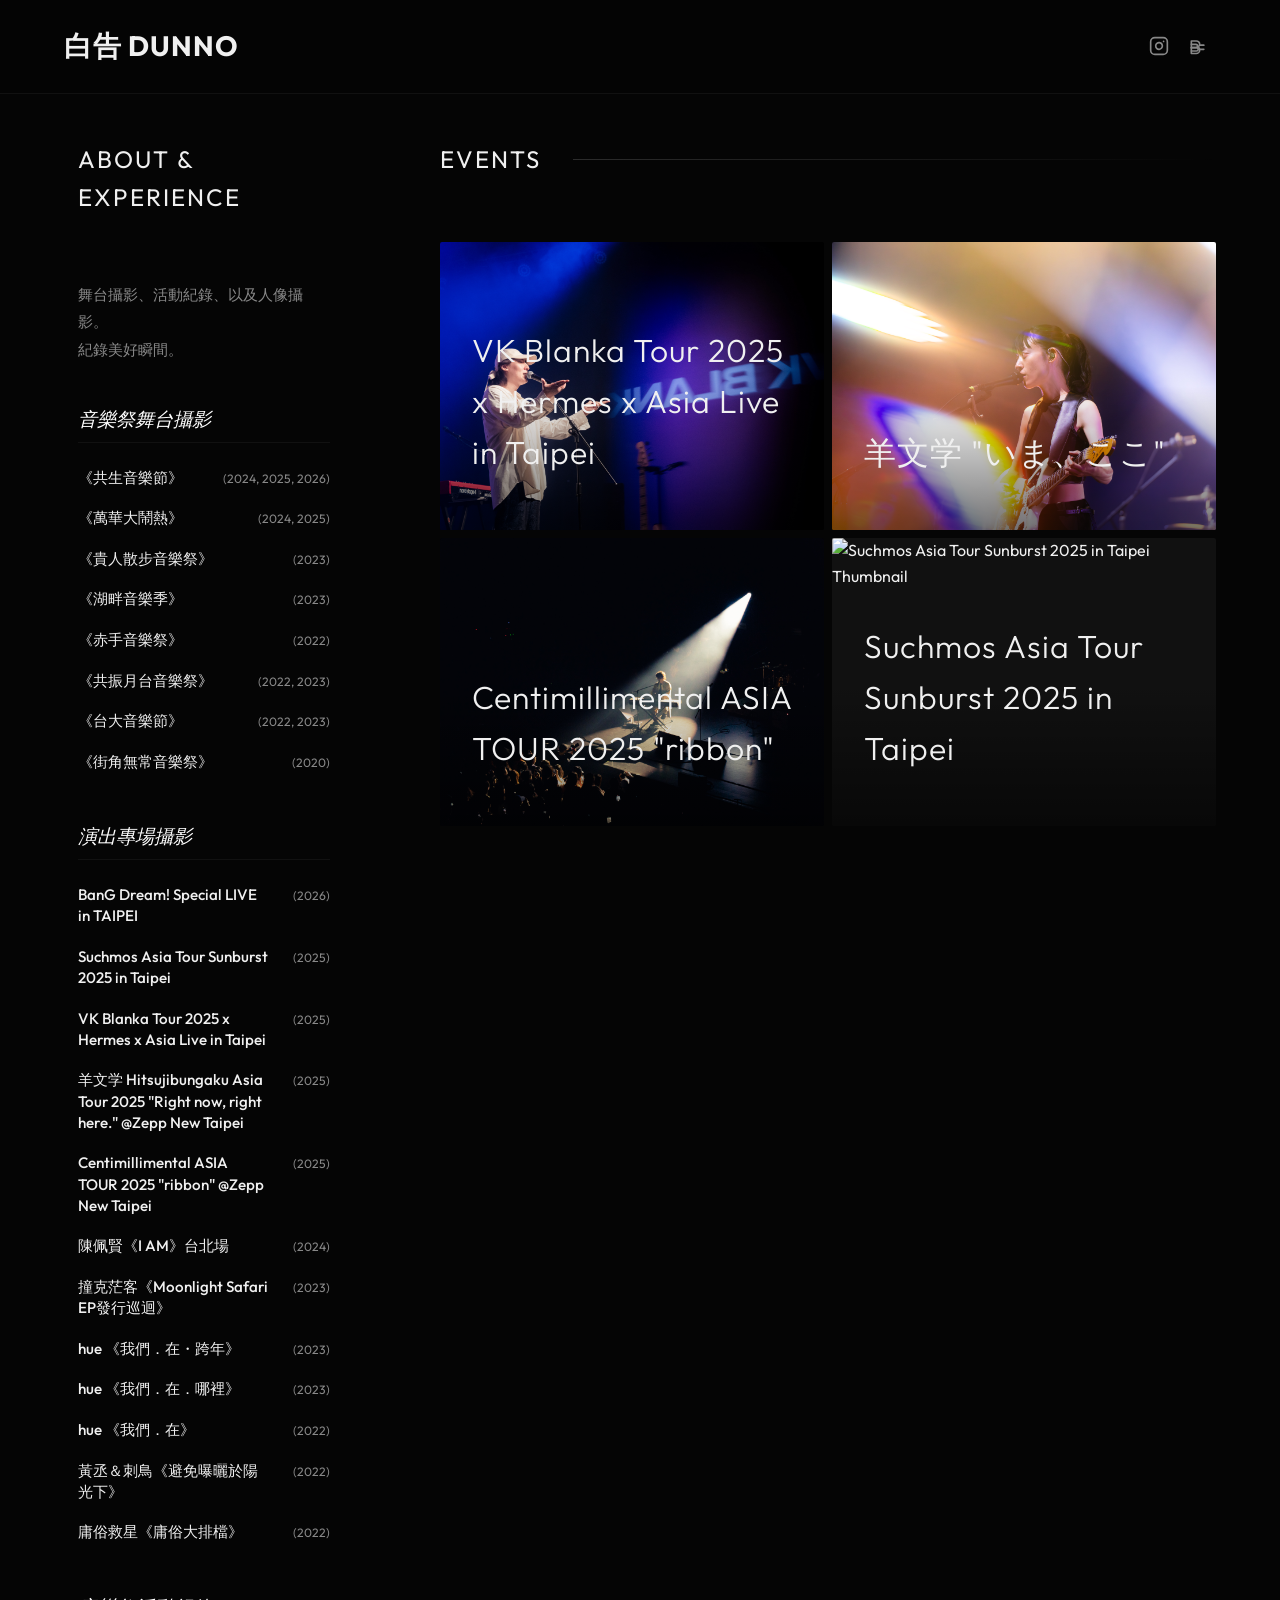
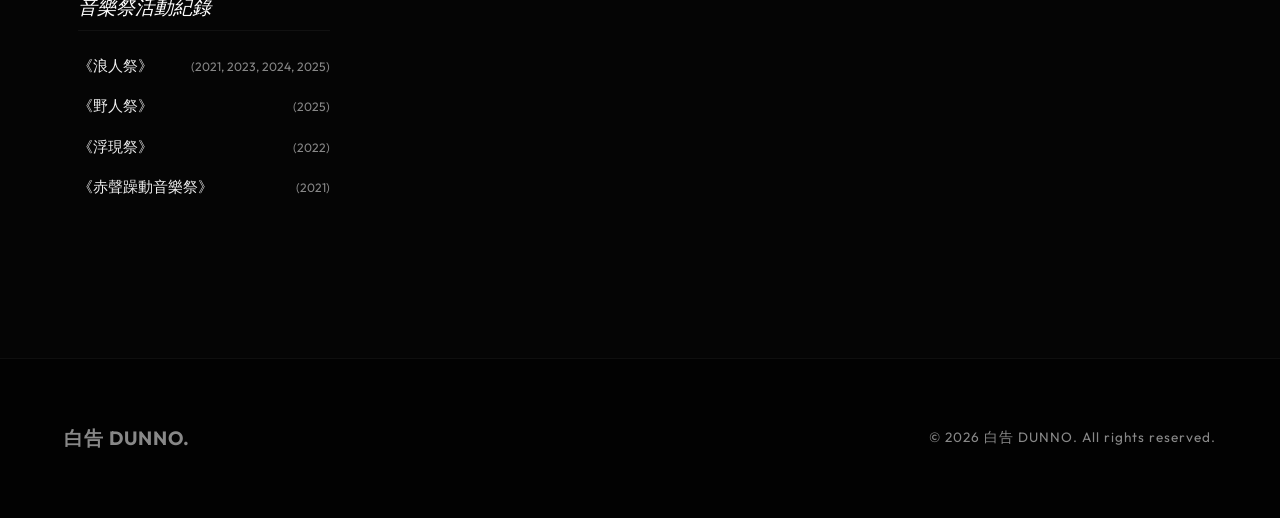
==== index.html @ 3e29e25b "first commit" ====
<!DOCTYPE html>
<html lang="en">
<head>
    <meta charset="UTF-8">
    <meta name="viewport" content="width=device-width, initial-scale=1.0">
    <title>dunno_hao | Photography</title>
    <meta name="description" content="Portfolio of dunno_hao, a professional photographer. High energy, dark, and intimate live music moments.">
    
    <!-- Modern Typography -->
    <link rel="preconnect" href="https://fonts.googleapis.com">
    <link rel="preconnect" href="https://fonts.gstatic.com" crossorigin>
    <link href="https://fonts.googleapis.com/css2?family=Outfit:wght@200;300;400;700&family=Playfair+Display:ital,wght@0,400;0,700;1,400&display=swap" rel="stylesheet">
    
    <link rel="stylesheet" href="css/style.css">
</head>
<body class="fade-in">
    <nav class="glass-nav">
        <a href="index.html" class="logo">白告 DUNNO</a>
        <div class="nav-links">
            <a href="https://www.instagram.com/dunno_hao" target="_blank" aria-label="Instagram">
                <svg width="20" height="20" viewBox="0 0 24 24" fill="none" stroke="currentColor" stroke-width="2" stroke-linecap="round" stroke-linejoin="round"><rect x="2" y="2" width="20" height="20" rx="5" ry="5"></rect><path d="M16 11.37A4 4 0 1 1 12.63 8 4 4 0 0 1 16 11.37z"></path><line x1="17.5" y1="6.5" x2="17.51" y2="6.5"></line></svg>
            </a>
            <a href="https://www.behance.net/b0790109257b7" target="_blank" aria-label="Behance">
                <svg width="20" height="20" viewBox="0 0 24 24" fill="none" stroke="currentColor" stroke-width="2" stroke-linecap="round" stroke-linejoin="round"><path d="M4 6h5.88a4 4 0 0 1 4.12 4c0 1.25-.66 2.37-1.72 3.12A4.24 4.24 0 0 1 14 17c0 2.21-1.85 4-4.12 4H4z"></path><path d="M4 14h5.5c1.1 0 2-.9 2-2s-.9-2-2-2H4"></path><path d="M4 14h5.88c1.32 0 2.4.92 2.4 2.06A2.2 2.2 0 0 1 10 18H4"></path><path d="M15 11h4"></path><path d="M15 16h4"></path></svg>
            </a>
        </div>
    </nav>

    <div class="main-layout" id="home">
        <aside class="about-section fade-up" id="about" style="animation-delay: 0.2s">
            <div class="section-title">
                <h2>About & Experience</h2>
                <div class="line"></div>
            </div>
            <div class="intro-block" style="margin-bottom: 2.5rem;">
                <p class="bio">舞台攝影、活動紀錄、以及人像攝影。<br>紀錄美好瞬間。</p>
            </div>
            
            <div class="experience-container grid-stagger" style="animation-delay: 0.3s">

            <div class="experience-category">
                <h3>音樂祭舞台攝影</h3>
                <ul>
        
                    <li><span class="desc">《共生音樂節》</span><span class="year">(2024, 2025, 2026)</span></li>
            
                    <li><span class="desc">《萬華大鬧熱》</span><span class="year">(2024, 2025)</span></li>
            
                    <li><span class="desc">《貴人散步音樂祭》</span><span class="year">(2023)</span></li>
            
                    <li><span class="desc">《湖畔音樂季》</span><span class="year">(2023)</span></li>
            
                    <li><span class="desc">《赤手音樂祭》</span><span class="year">(2022)</span></li>
            
                    <li><span class="desc">《共振月台音樂祭》</span><span class="year">(2022, 2023)</span></li>
            
                    <li><span class="desc">《台大音樂節》</span><span class="year">(2022, 2023)</span></li>
            
                    <li><span class="desc">《街角無常音樂祭》</span><span class="year">(2020)</span></li>
            
                </ul>
            </div>
        
            <div class="experience-category">
                <h3>演出專場攝影</h3>
                <ul>
        
                    <li><span class="desc">BanG Dream! Special LIVE in TAIPEI</span><span class="year">(2026)</span></li>
            
                    <li><span class="desc">Suchmos Asia Tour Sunburst 2025 in Taipei</span><span class="year">(2025)</span></li>
            
                    <li><span class="desc">VK Blanka Tour 2025 x Hermes x Asia Live in Taipei</span><span class="year">(2025)</span></li>
            
                    <li><span class="desc">羊文学 Hitsujibungaku Asia Tour 2025 "Right now, right here." @Zepp New Taipei</span><span class="year">(2025)</span></li>
            
                    <li><span class="desc">Centimillimental ASIA TOUR 2025 "ribbon" @Zepp New Taipei</span><span class="year">(2025)</span></li>
            
                    <li><span class="desc">陳佩賢《I AM》台北場</span><span class="year">(2024)</span></li>
            
                    <li><span class="desc">撞克茫客《Moonlight Safari EP發行巡迴》</span><span class="year">(2023)</span></li>
            
                    <li><span class="desc">hue 《我們．在・跨年》</span><span class="year">(2023)</span></li>
            
                    <li><span class="desc">hue 《我們．在．哪裡》</span><span class="year">(2023)</span></li>
            
                    <li><span class="desc">hue 《我們．在》</span><span class="year">(2022)</span></li>
            
                    <li><span class="desc">黃丞＆刺鳥《避免曝曬於陽光下》</span><span class="year">(2022)</span></li>
            
                    <li><span class="desc">庸俗救星《庸俗大排檔》</span><span class="year">(2022)</span></li>
            
                </ul>
            </div>
        
            <div class="experience-category">
                <h3>音樂祭活動紀錄</h3>
                <ul>
        
                    <li><span class="desc">《浪人祭》</span><span class="year">(2021, 2023, 2024, 2025)</span></li>
            
                    <li><span class="desc">《野人祭》</span><span class="year">(2025)</span></li>
            
                    <li><span class="desc">《浮現祭》</span><span class="year">(2022)</span></li>
            
                    <li><span class="desc">《赤聲躁動音樂祭》</span><span class="year">(2021)</span></li>
            
                </ul>
            </div>
        
            </div>
        </aside>

        <main class="portfolio-container fade-up" id="work" style="animation-delay: 0.4s">
            <div class="section-title">
                <h2>Events</h2>
                <div class="line"></div>
            </div>
            <div class="portfolio-grid grid-stagger">

            <a href="vk-blanka-tour-2025-x-hermes-x-asia-live-in-taipei.html" class="project-card">
                <div class="image-wrapper">
                    <img src="projects/2025%20VK%20Blanka/DUN00719.jpg" alt="VK Blanka Tour 2025 x Hermes x Asia Live in Taipei Thumbnail" loading="lazy">
                    <div class="overlay"></div>
                </div>
                <div class="project-info">
                    <h3>VK Blanka Tour 2025 x Hermes x Asia Live in Taipei</h3>
                    <p class="view-project">View Photos &rarr;</p>
                </div>
            </a>
            <a href=".html" class="project-card">
                <div class="image-wrapper">
                    <img src="projects/2025%E7%BE%8A%E6%96%87%E5%AD%A6/DUNNO-23.jpg" alt="羊文学 &quot;いま、ここ&quot; Thumbnail" loading="lazy">
                    <div class="overlay"></div>
                </div>
                <div class="project-info">
                    <h3>羊文学 &quot;いま、ここ&quot;</h3>
                    <p class="view-project">View Photos &rarr;</p>
                </div>
            </a>
            <a href="centimillimental-asia-tour-2025-ribbon.html" class="project-card">
                <div class="image-wrapper">
                    <img src="projects/2025%20Centimillimental/DUN02185.jpg" alt="Centimillimental ASIA TOUR 2025 &quot;ribbon&quot; Thumbnail" loading="lazy">
                    <div class="overlay"></div>
                </div>
                <div class="project-info">
                    <h3>Centimillimental ASIA TOUR 2025 &quot;ribbon&quot;</h3>
                    <p class="view-project">View Photos &rarr;</p>
                </div>
            </a>
            <a href="suchmos-asia-tour-sunburst-2025-in-taipei.html" class="project-card">
                <div class="image-wrapper">
                    <img src="projects/2025%20Suchmos/DUN-44.jpg" alt="Suchmos Asia Tour Sunburst 2025 in Taipei Thumbnail" loading="lazy">
                    <div class="overlay"></div>
                </div>
                <div class="project-info">
                    <h3>Suchmos Asia Tour Sunburst 2025 in Taipei</h3>
                    <p class="view-project">View Photos &rarr;</p>
                </div>
            </a>
        </div>
        </main>
    </div>

    <footer>
        <div class="footer-content">
            <div class="logo">白告 DUNNO.</div>
            <p>&copy; 2026 白告 DUNNO. All rights reserved.</p>
        </div>
    </footer>
    
    <script src="js/main.js"></script>
</body>
</html>
---- css/style.css ----
:root {
    --bg-color: #050505;
    --text-color: #f0f0f0;
    --accent-color: #ffffff;
    --muted-color: #888888;
    --glass-bg: rgba(5, 5, 5, 0.7);
    --glass-border: rgba(255, 255, 255, 0.05);
    
    --font-sans: 'Outfit', -apple-system, BlinkMacSystemFont, 'Segoe UI', Roboto, Helvetica, Arial, sans-serif;
    --font-serif: 'Playfair Display', serif;
    
    --transition-smooth: 0.6s cubic-bezier(0.165, 0.84, 0.44, 1);
    --transition-fast: 0.3s ease;
}

/* Base Styles & Reset */
* {
    margin: 0;
    padding: 0;
    box-sizing: border-box;
}

html {
    scroll-behavior: smooth;
}

body {
    background-color: var(--bg-color);
    color: var(--text-color);
    font-family: var(--font-sans);
    line-height: 1.6;
    overflow-x: hidden;
    -webkit-font-smoothing: antialiased;
    -moz-osx-font-smoothing: grayscale;
}

::selection {
    background: var(--text-color);
    color: var(--bg-color);
}

a {
    color: var(--text-color);
    text-decoration: none;
    transition: var(--transition-fast);
}

img {
    max-width: 100%;
    height: auto;
    display: block;
}

/* Animations */
.fade-in {
    animation: fadeIn 1s ease-out forwards;
}

.fade-up {
    opacity: 0;
    transform: translateY(30px);
    animation: fadeUp 0.8s cubic-bezier(0.165, 0.84, 0.44, 1) forwards;
}

@keyframes fadeIn {
    from { opacity: 0; }
    to { opacity: 1; }
}

@keyframes fadeUp {
    to {
        opacity: 1;
        transform: translateY(0);
    }
}

/* Navigation - Glassmorphism */
.glass-nav {
    position: fixed;
    top: 0;
    width: 100%;
    display: flex;
    justify-content: space-between;
    align-items: center;
    padding: 1.5rem 5%;
    background: var(--glass-bg);
    backdrop-filter: blur(12px);
    -webkit-backdrop-filter: blur(12px);
    border-bottom: 1px solid var(--glass-border);
    z-index: 1000;
    transition: padding 0.3s ease;
}

.glass-nav.scrolled {
    padding: 1rem 5%;
}

.logo {
    font-size: 1.75rem;
    font-weight: 700;
    letter-spacing: 1px;
    font-family: var(--font-sans);
}

.nav-links nav {
    display: flex;
    gap: 2rem;
}

.nav-links a {
    display: inline-flex;
    align-items: center;
    color: var(--muted-color);
    padding: 0.5rem;
    transition: transform var(--transition-fast), color var(--transition-fast);
}

.nav-links a:hover {
    color: var(--accent-color);
    transform: scale(1.1);
}

/* Layout Engine */
.main-layout {
    display: grid;
    grid-template-columns: 280px 1fr;
    gap: 6rem;
    padding: 140px 5% 5rem 5%;
    max-width: 1800px;
    margin: 0 auto;
    align-items: start;
}

/* Sidebar / Intro Block */
.about-section {
    position: sticky;
    top: 140px;
}

.intro-block {
    margin-bottom: 2rem;
}

.bio {
    font-size: 0.95rem;
    color: var(--muted-color);
    font-weight: 300;
    line-height: 1.8;
}

/* Main Content & Grid */
.portfolio-container {
    width: 100%;
}

.section-title {
    margin-bottom: 4rem;
    display: flex;
    align-items: center;
    gap: 2rem;
}

.section-title h2 {
    font-family: var(--font-sans);
    font-size: 1.5rem;
    font-weight: 400;
    text-transform: uppercase;
    letter-spacing: 2px;
}

.section-title .line {
    height: 1px;
    flex-grow: 1;
    background: linear-gradient(to right, var(--muted-color), transparent);
    opacity: 0.3;
}

/* About & Experience Section */
.about-section {
    padding: 0 5%;
    margin-bottom: 5rem;
}

.experience-container {
    display: grid;
    grid-template-columns: 1fr;
    gap: 3rem;
    margin-top: 2rem;
}

.experience-category h3 {
    font-family: var(--font-serif);
    font-size: 1.2rem;
    color: var(--accent-color);
    margin-bottom: 1.5rem;
    font-weight: 400;
    font-style: italic;
    border-bottom: 1px solid var(--glass-border);
    padding-bottom: 0.5rem;
}

.experience-category ul {
    list-style: none;
    display: flex;
    flex-direction: column;
    gap: 1.2rem;
}

.experience-category li {
    display: flex;
    justify-content: space-between;
    align-items: baseline;
    gap: 1rem;
    font-size: 0.95rem;
    color: var(--text-color);
    transition: color 0.3s ease;
}

.experience-category li:hover {
    color: var(--text-color);
}

.experience-category .desc {
    font-weight: 500;
    line-height: 1.4;
}

.experience-category .year {
    font-weight: 400;
    color: var(--muted-color);
    font-size: 0.8em;
    min-width: fit-content;
    text-align: right;
    margin-left: 0.5rem;
}

.portfolio-grid {
    display: grid;
    grid-template-columns: repeat(2, 1fr);
    gap: 0.5rem;
}

/* Project Cards - Interactive UI */
.project-card {
    display: block;
    position: relative;
    border-radius: 2px;
    overflow: hidden;
    cursor: pointer;
}

.project-card .image-wrapper {
    position: relative;
    aspect-ratio: 4 / 3;
    overflow: hidden;
    background: #111;
}

.project-card img {
    width: 100%;
    height: 100%;
    object-fit: cover;
    transition: transform 0.8s cubic-bezier(0.2, 1, 0.3, 1), filter 0.8s ease;
}

.project-card .overlay {
    position: absolute;
    inset: 0;
    background: linear-gradient(to top, rgba(0, 0, 0, 0.9) 0%, rgba(0, 0, 0, 0) 50%);
    opacity: 0.6;
    transition: opacity 0.4s ease;
}

.project-card .project-info {
    position: absolute;
    bottom: 0;
    left: 0;
    padding: 2rem;
    width: 100%;
    transform: translateY(10px);
    transition: transform var(--transition-smooth);
    z-index: 2;
}

.project-card h3 {
    font-size: 2rem;
    font-weight: 300;
    letter-spacing: 1px;
    margin-bottom: 0.5rem;
}

.project-card .view-project {
    font-size: 0.85rem;
    text-transform: uppercase;
    letter-spacing: 2px;
    color: var(--muted-color);
    opacity: 0;
    transform: translateY(10px);
    transition: all 0.4s ease;
}

.project-card:hover img {
    transform: scale(1.05);
}

.project-card:hover .overlay {
    opacity: 0.8;
}

.project-card:hover .project-info {
    transform: translateY(0);
}

.project-card:hover .view-project {
    opacity: 1;
    transform: translateY(0);
    color: var(--accent-color);
}

/* Stagger Animation Triggered by JS */
.grid-stagger > * {
    opacity: 0;
    transform: translateY(40px);
    transition: opacity 0.8s ease, transform 0.8s cubic-bezier(0.165, 0.84, 0.44, 1);
}

.grid-stagger > *.visible {
    opacity: 1;
    transform: translateY(0);
}

/* Project Detail Page */
.project-header {
    padding: 15rem 5% 5rem 5%;
    text-align: center;
    max-width: 1000px;
    margin: 0 auto;
}

.back-link {
    display: inline-block;
    font-size: 0.85rem;
    text-transform: uppercase;
    letter-spacing: 2px;
    color: var(--muted-color);
    margin-bottom: 3rem;
}

.back-link:hover {
    color: var(--accent-color);
    transform: translateX(-5px);
}

.project-header h1 {
    font-size: clamp(2rem, 4vw, 3.5rem);
    font-weight: 200;
    line-height: 1.1;
    margin-bottom: 1.5rem;
    font-family: var(--font-sans);
}

.project-header p {
    font-size: 1.25rem;
    color: var(--muted-color);
    font-weight: 300;
}

.project-gallery {
    padding: 0 5% 8rem 5%;
    display: grid;
    grid-template-columns: 1fr;
    gap: 4rem;
    max-width: 1400px;
    margin: 0 auto;
}

.gallery-item {
    width: 100%;
}

.gallery-item img {
    width: 100%;
    height: auto;
    border-radius: 2px;
    box-shadow: 0 20px 40px rgba(0,0,0,0.5);
}

/* Footer */
footer {
    padding: 4rem 5%;
    border-top: 1px solid var(--glass-border);
    background: #020202;
}

.footer-content {
    display: flex;
    justify-content: space-between;
    align-items: center;
}

footer .logo {
    font-size: 1.2rem;
    color: var(--muted-color);
}

footer p {
    color: var(--muted-color);
    font-size: 0.85rem;
    letter-spacing: 1px;
}

/* Responsive Variables */
@media (max-width: 1024px) {
    .main-layout {
        grid-template-columns: 1fr;
        padding-top: 100px;
        gap: 3rem;
    }
    .about-section {
        position: static;
    }
    .portfolio-grid { grid-template-columns: repeat(2, 1fr); gap: 0.5rem; }
}

@media (max-width: 768px) {
    .glass-nav { padding: 1rem 5%; }
    .nav-links { display: none; }
    .portfolio-grid { grid-template-columns: 1fr; gap: 0.5rem; }
    .project-card h3 { font-size: 1.5rem; }
    .project-card .view-project { opacity: 1; transform: translateY(0); }
    .footer-content { flex-direction: column; gap: 1rem; text-align: center; }
    .project-gallery { gap: 2rem; }
}
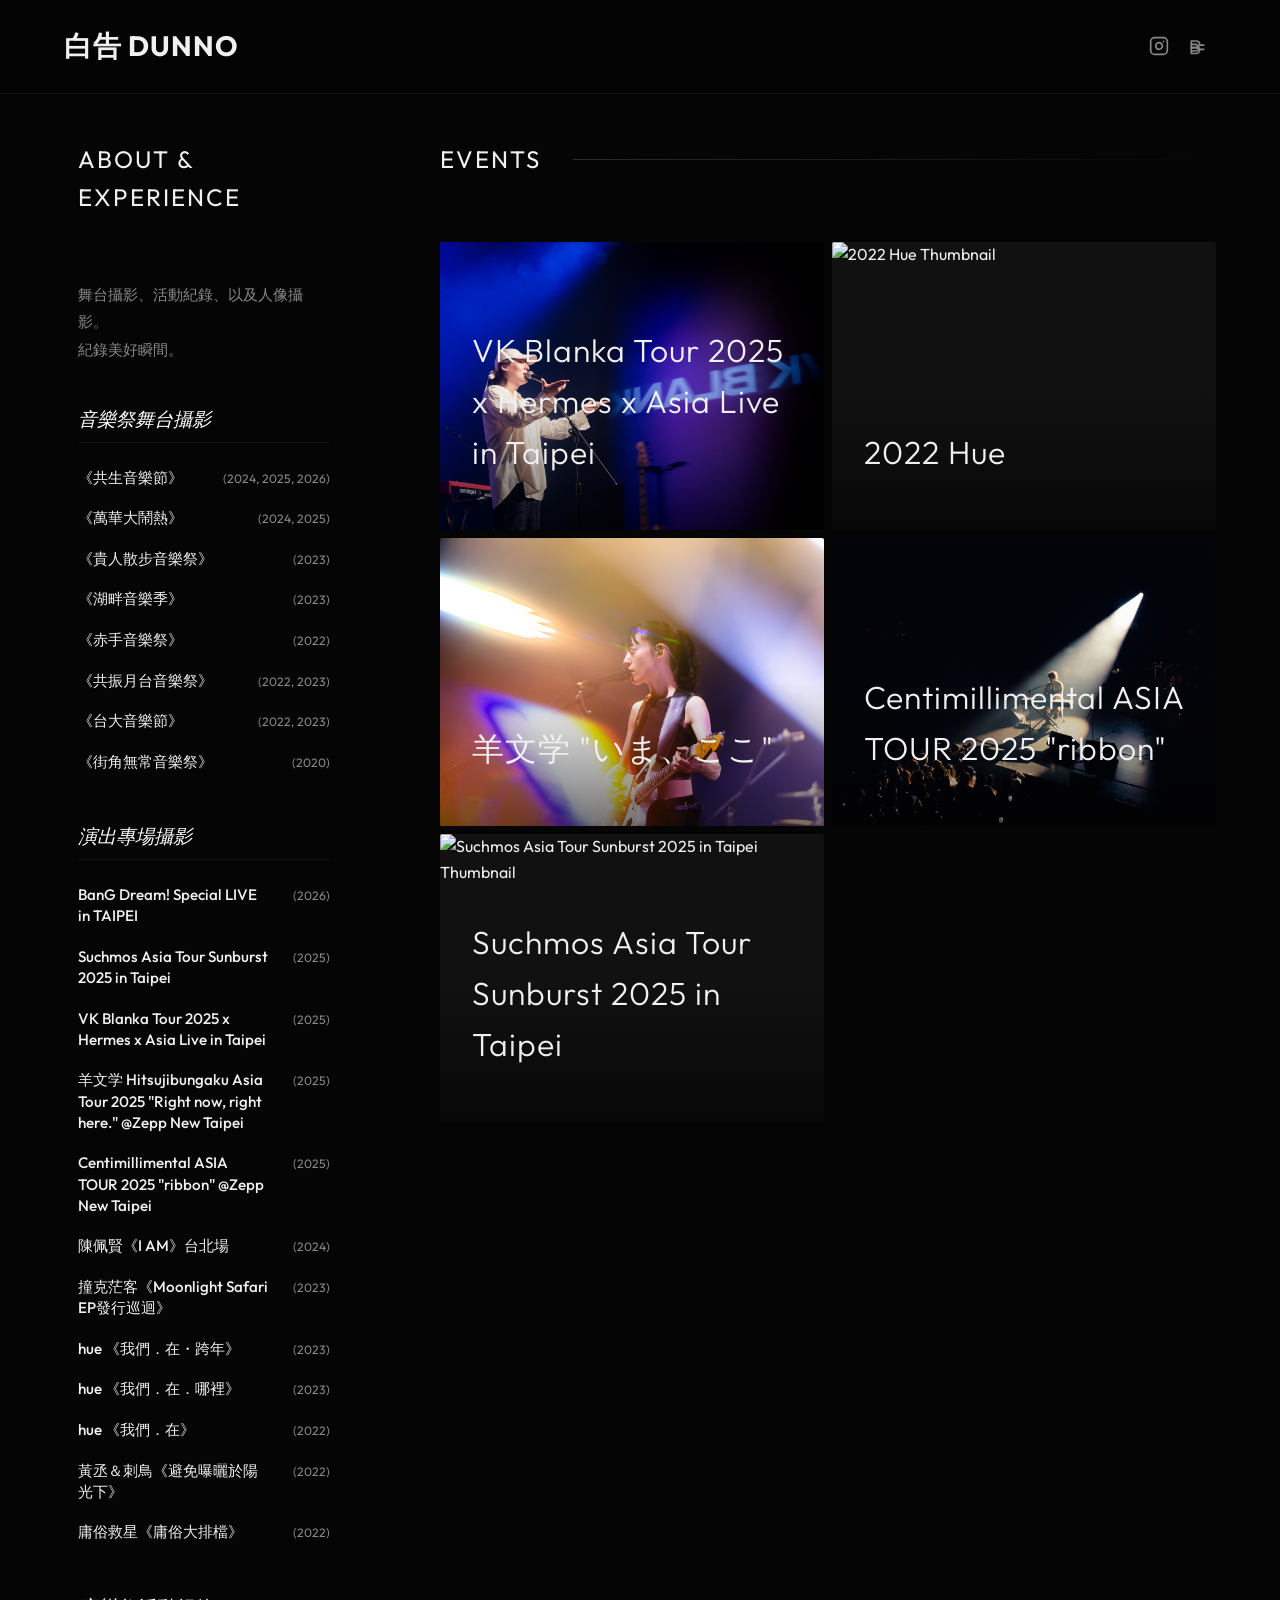
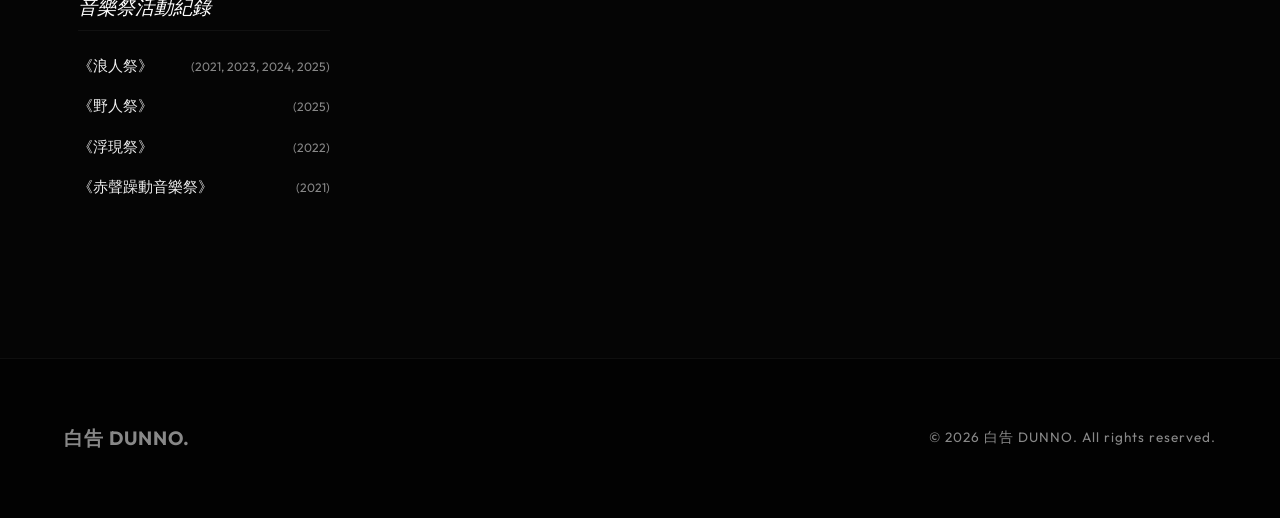
==== commit e36306fc: "Auto-deploy: 2026-04-15 02:27:11" ====
--- a/index.html
+++ b/index.html
@@ -127,6 +127,16 @@
                     <p class="view-project">View Photos &rarr;</p>
                 </div>
             </a>
+            <a href="2022-hue.html" class="project-card">
+                <div class="image-wrapper">
+                    <img src="projects/2022%20hue/DSC02347.jpeg" alt="2022 Hue Thumbnail" loading="lazy">
+                    <div class="overlay"></div>
+                </div>
+                <div class="project-info">
+                    <h3>2022 Hue</h3>
+                    <p class="view-project">View Photos &rarr;</p>
+                </div>
+            </a>
             <a href=".html" class="project-card">
                 <div class="image-wrapper">
                     <img src="projects/2025%E7%BE%8A%E6%96%87%E5%AD%A6/DUNNO-23.jpg" alt="羊文学 &quot;いま、ここ&quot; Thumbnail" loading="lazy">
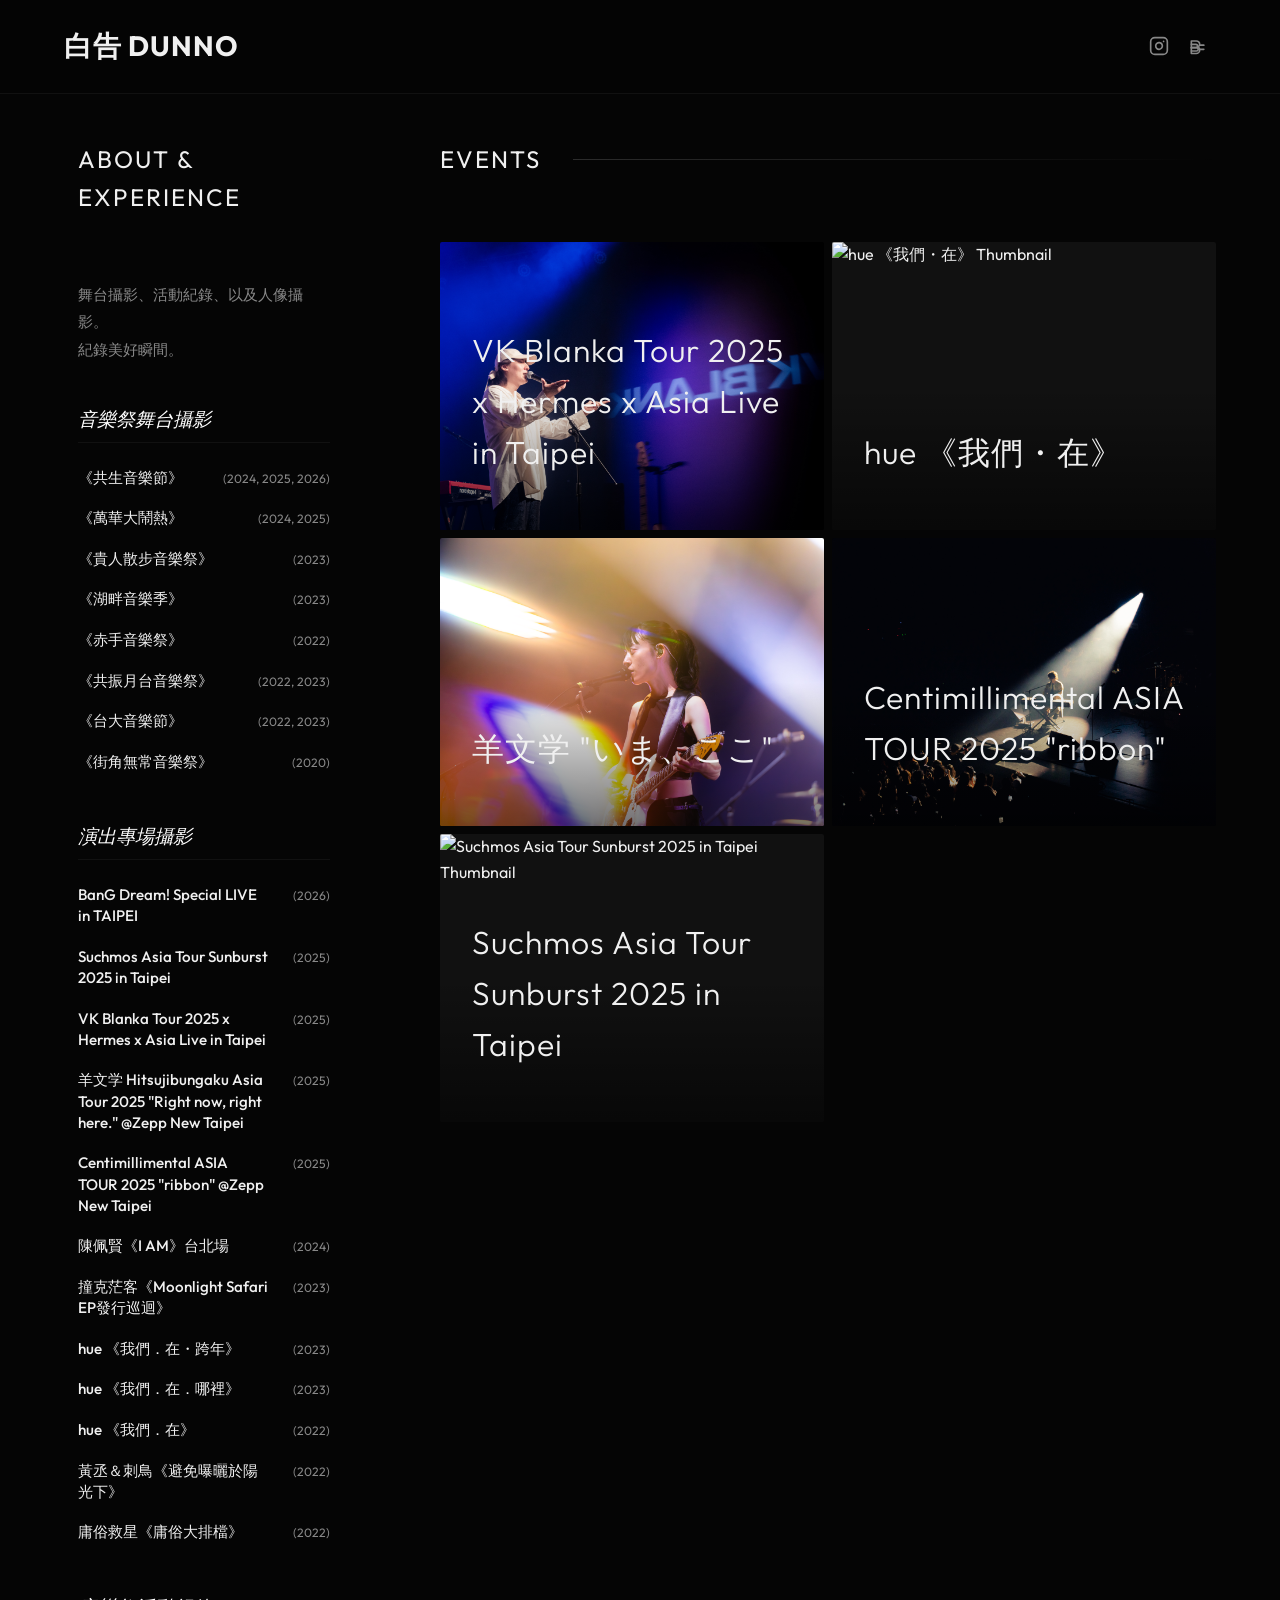
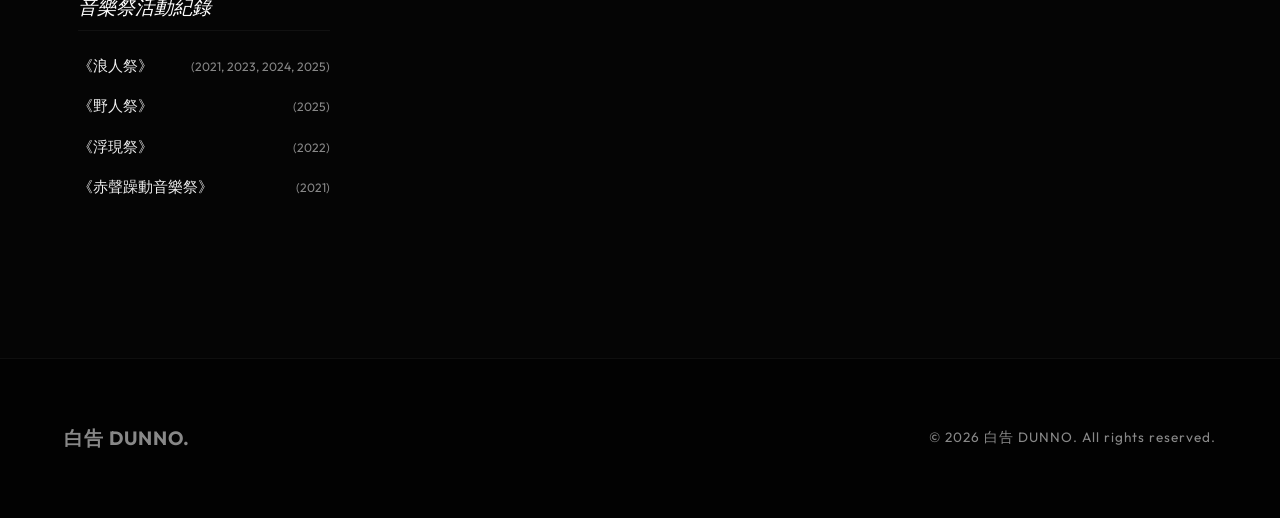
==== commit 2e19d3d2: "Auto-deploy: 2026-04-15 02:29:49" ====
--- a/index.html
+++ b/index.html
@@ -127,13 +127,13 @@
                     <p class="view-project">View Photos &rarr;</p>
                 </div>
             </a>
-            <a href="2022-hue.html" class="project-card">
+            <a href="hue.html" class="project-card">
                 <div class="image-wrapper">
-                    <img src="projects/2022%20hue/DSC02347.jpeg" alt="2022 Hue Thumbnail" loading="lazy">
+                    <img src="projects/2022%20hue/DSC02668-%E5%B7%B2%E5%A2%9E%E5%BC%B7-%E9%9B%9C%E8%A8%8A%E6%B8%9B%E5%B0%91.jpeg" alt="hue 《我們・在》 Thumbnail" loading="lazy">
                     <div class="overlay"></div>
                 </div>
                 <div class="project-info">
-                    <h3>2022 Hue</h3>
+                    <h3>hue 《我們・在》</h3>
                     <p class="view-project">View Photos &rarr;</p>
                 </div>
             </a>
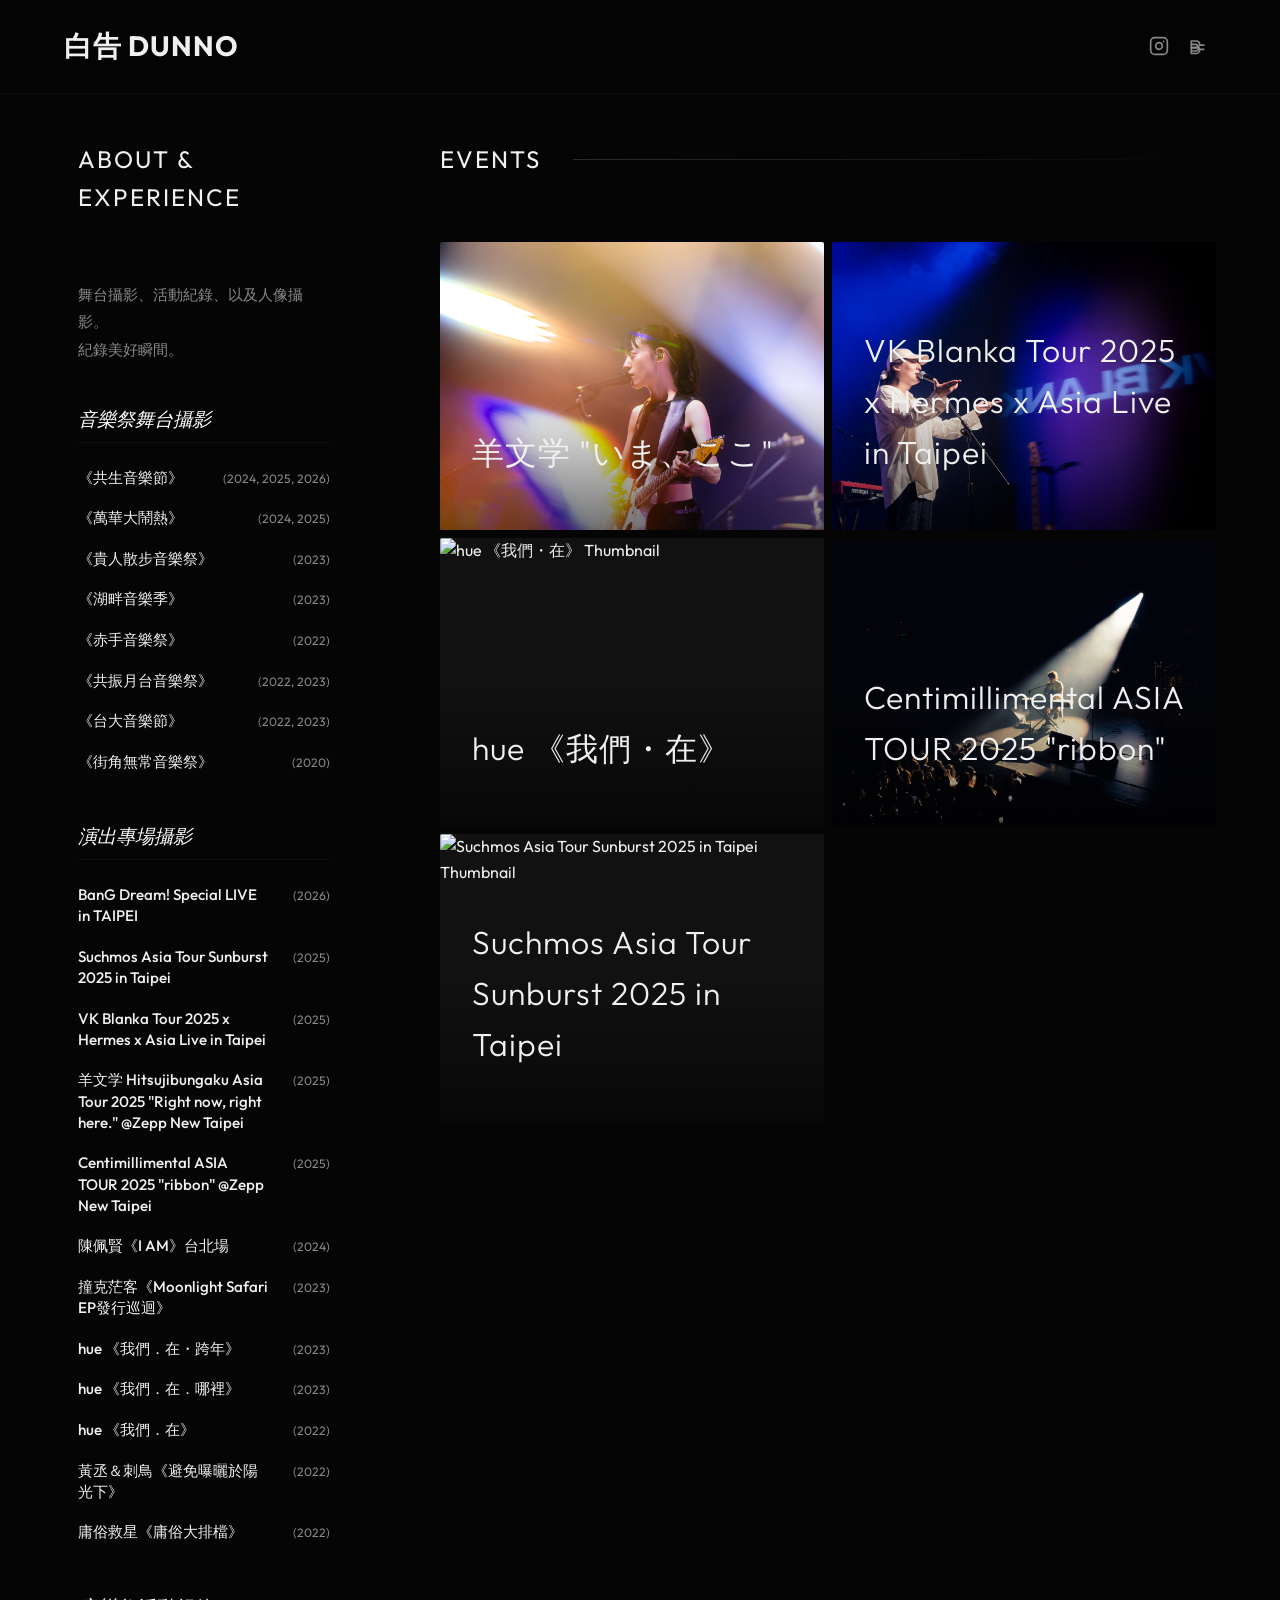
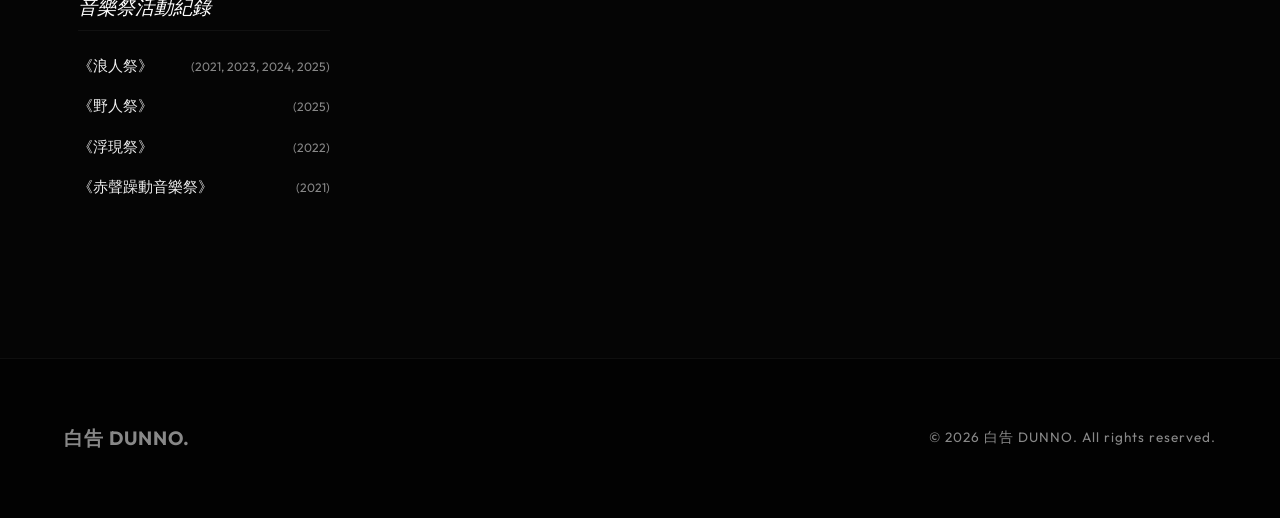
==== commit b2684328: "Auto-deploy: 2026-04-15 02:52:08" ====
--- a/index.html
+++ b/index.html
@@ -117,6 +117,16 @@
             </div>
             <div class="portfolio-grid grid-stagger">
 
+            <a href=".html" class="project-card">
+                <div class="image-wrapper">
+                    <img src="projects/2025%20Hitsujibungaku/DUNNO-23.jpg" alt="羊文学 &quot;いま、ここ&quot; Thumbnail" loading="lazy">
+                    <div class="overlay"></div>
+                </div>
+                <div class="project-info">
+                    <h3>羊文学 &quot;いま、ここ&quot;</h3>
+                    <p class="view-project">View Photos &rarr;</p>
+                </div>
+            </a>
             <a href="vk-blanka-tour-2025-x-hermes-x-asia-live-in-taipei.html" class="project-card">
                 <div class="image-wrapper">
                     <img src="projects/2025%20VK%20Blanka/DUN00719.jpg" alt="VK Blanka Tour 2025 x Hermes x Asia Live in Taipei Thumbnail" loading="lazy">
@@ -134,16 +144,6 @@
                 </div>
                 <div class="project-info">
                     <h3>hue 《我們・在》</h3>
-                    <p class="view-project">View Photos &rarr;</p>
-                </div>
-            </a>
-            <a href=".html" class="project-card">
-                <div class="image-wrapper">
-                    <img src="projects/2025%E7%BE%8A%E6%96%87%E5%AD%A6/DUNNO-23.jpg" alt="羊文学 &quot;いま、ここ&quot; Thumbnail" loading="lazy">
-                    <div class="overlay"></div>
-                </div>
-                <div class="project-info">
-                    <h3>羊文学 &quot;いま、ここ&quot;</h3>
                     <p class="view-project">View Photos &rarr;</p>
                 </div>
             </a>
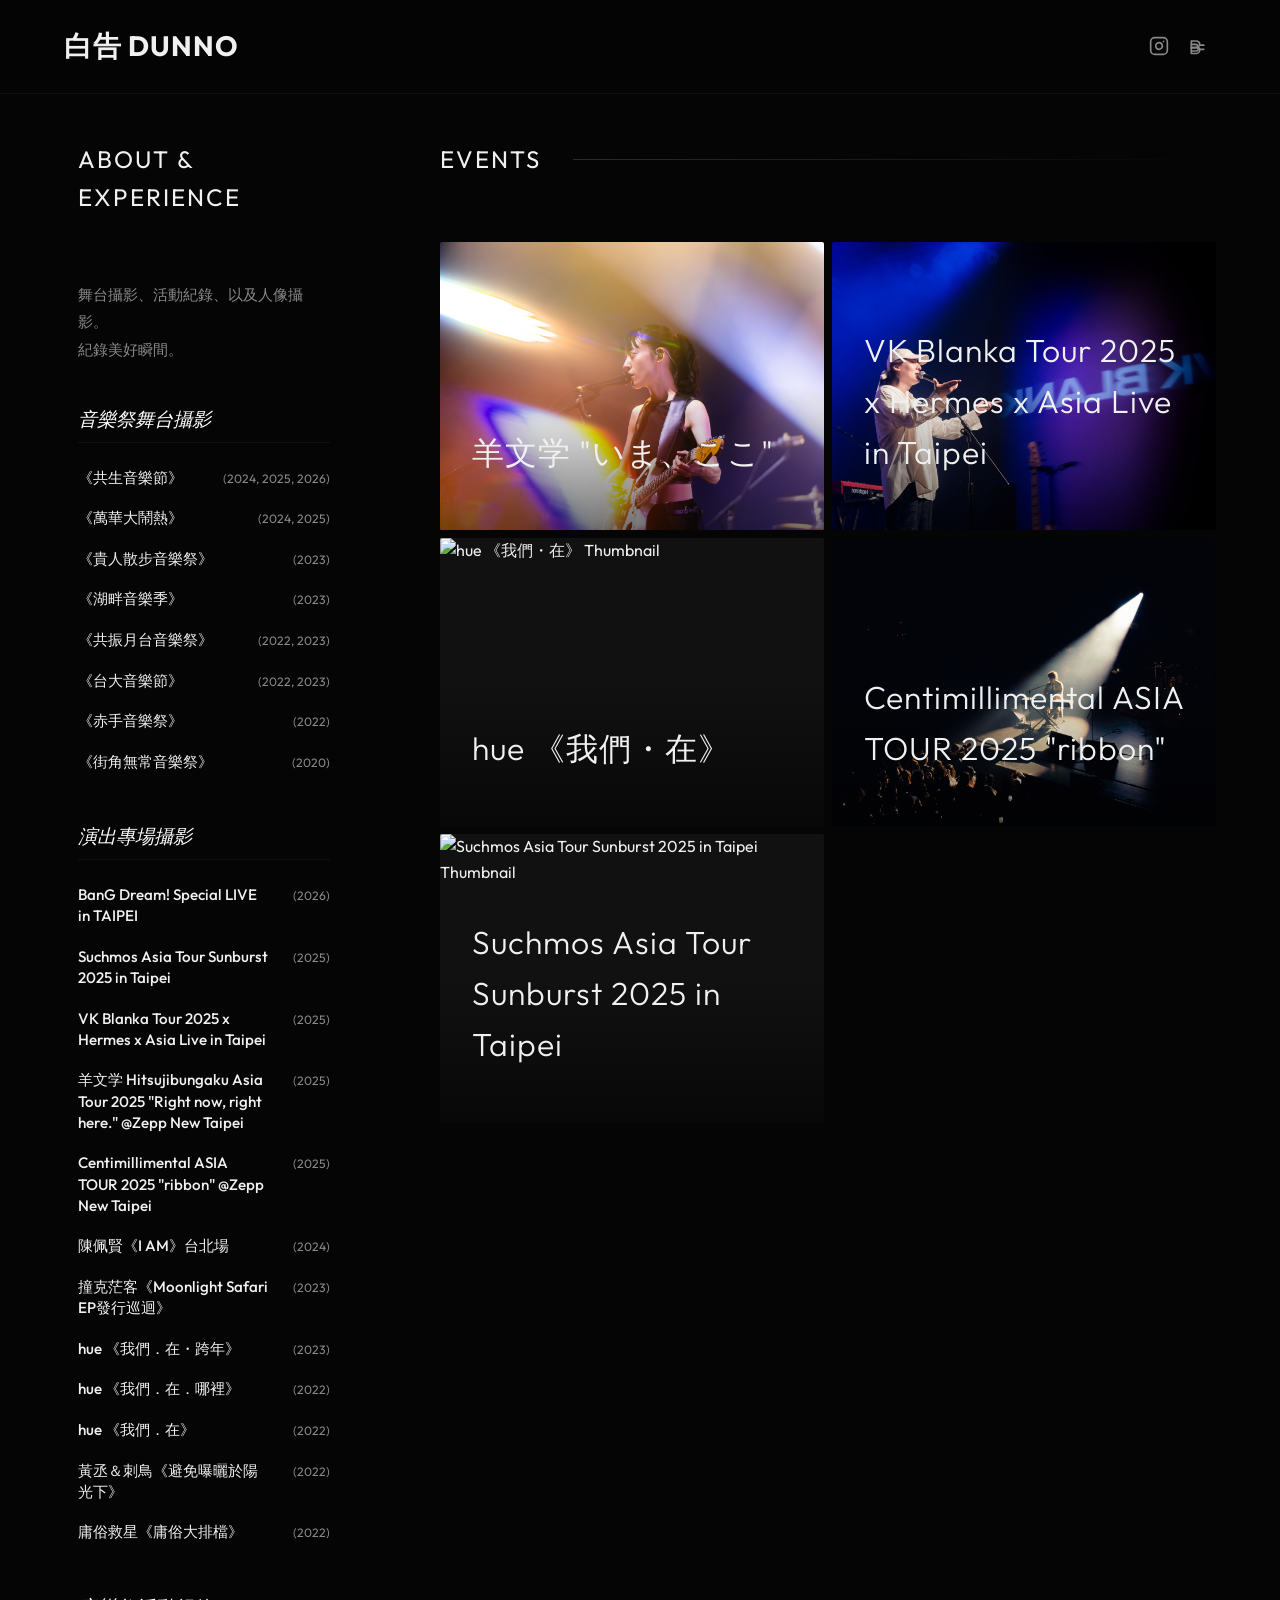
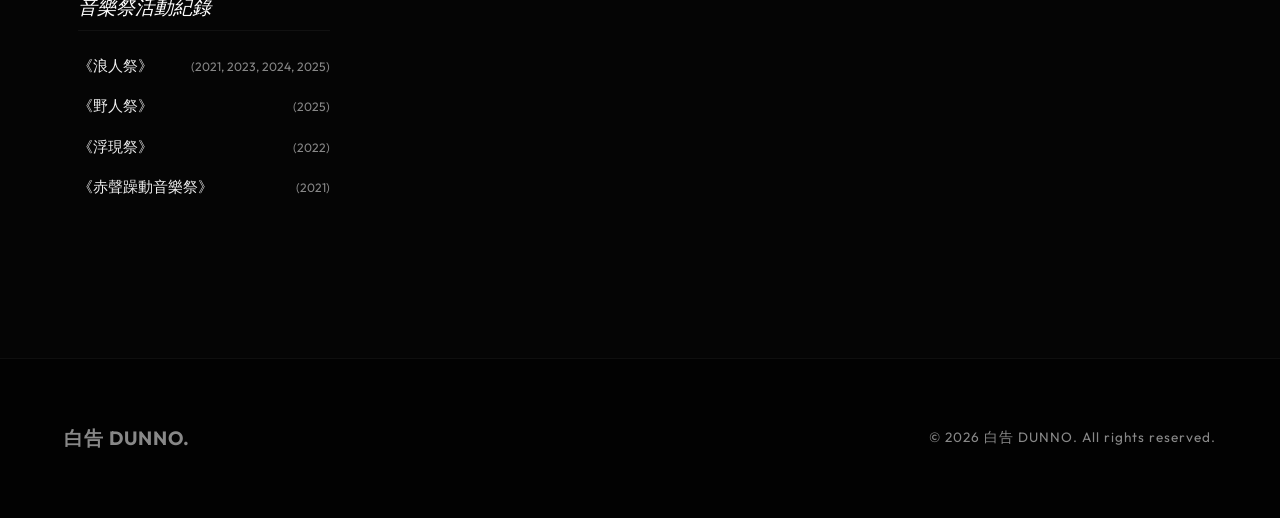
==== commit 4aa9a9cd: "Auto-deploy: 2026-04-19 03:09:49" ====
--- a/index.html
+++ b/index.html
@@ -50,11 +50,11 @@
             
                     <li><span class="desc">《湖畔音樂季》</span><span class="year">(2023)</span></li>
             
-                    <li><span class="desc">《赤手音樂祭》</span><span class="year">(2022)</span></li>
-            
                     <li><span class="desc">《共振月台音樂祭》</span><span class="year">(2022, 2023)</span></li>
             
                     <li><span class="desc">《台大音樂節》</span><span class="year">(2022, 2023)</span></li>
+            
+                    <li><span class="desc">《赤手音樂祭》</span><span class="year">(2022)</span></li>
             
                     <li><span class="desc">《街角無常音樂祭》</span><span class="year">(2020)</span></li>
             
@@ -81,7 +81,7 @@
             
                     <li><span class="desc">hue 《我們．在・跨年》</span><span class="year">(2023)</span></li>
             
-                    <li><span class="desc">hue 《我們．在．哪裡》</span><span class="year">(2023)</span></li>
+                    <li><span class="desc">hue 《我們．在．哪裡》</span><span class="year">(2022)</span></li>
             
                     <li><span class="desc">hue 《我們．在》</span><span class="year">(2022)</span></li>
             
@@ -117,7 +117,7 @@
             </div>
             <div class="portfolio-grid grid-stagger">
 
-            <a href=".html" class="project-card">
+            <a href="2025 Hitsujibungaku.html" class="project-card">
                 <div class="image-wrapper">
                     <img src="projects/2025%20Hitsujibungaku/DUNNO-23.jpg" alt="羊文学 &quot;いま、ここ&quot; Thumbnail" loading="lazy">
                     <div class="overlay"></div>
@@ -127,7 +127,7 @@
                     <p class="view-project">View Photos &rarr;</p>
                 </div>
             </a>
-            <a href="vk-blanka-tour-2025-x-hermes-x-asia-live-in-taipei.html" class="project-card">
+            <a href="2025 VK Blanka.html" class="project-card">
                 <div class="image-wrapper">
                     <img src="projects/2025%20VK%20Blanka/DUN00719.jpg" alt="VK Blanka Tour 2025 x Hermes x Asia Live in Taipei Thumbnail" loading="lazy">
                     <div class="overlay"></div>
@@ -137,7 +137,7 @@
                     <p class="view-project">View Photos &rarr;</p>
                 </div>
             </a>
-            <a href="hue.html" class="project-card">
+            <a href="2022 hue.html" class="project-card">
                 <div class="image-wrapper">
                     <img src="projects/2022%20hue/DSC02668-%E5%B7%B2%E5%A2%9E%E5%BC%B7-%E9%9B%9C%E8%A8%8A%E6%B8%9B%E5%B0%91.jpeg" alt="hue 《我們・在》 Thumbnail" loading="lazy">
                     <div class="overlay"></div>
@@ -147,7 +147,7 @@
                     <p class="view-project">View Photos &rarr;</p>
                 </div>
             </a>
-            <a href="centimillimental-asia-tour-2025-ribbon.html" class="project-card">
+            <a href="2025 Centimillimental.html" class="project-card">
                 <div class="image-wrapper">
                     <img src="projects/2025%20Centimillimental/DUN02185.jpg" alt="Centimillimental ASIA TOUR 2025 &quot;ribbon&quot; Thumbnail" loading="lazy">
                     <div class="overlay"></div>
@@ -157,7 +157,7 @@
                     <p class="view-project">View Photos &rarr;</p>
                 </div>
             </a>
-            <a href="suchmos-asia-tour-sunburst-2025-in-taipei.html" class="project-card">
+            <a href="2025 Suchmos.html" class="project-card">
                 <div class="image-wrapper">
                     <img src="projects/2025%20Suchmos/DUN-44.jpg" alt="Suchmos Asia Tour Sunburst 2025 in Taipei Thumbnail" loading="lazy">
                     <div class="overlay"></div>
